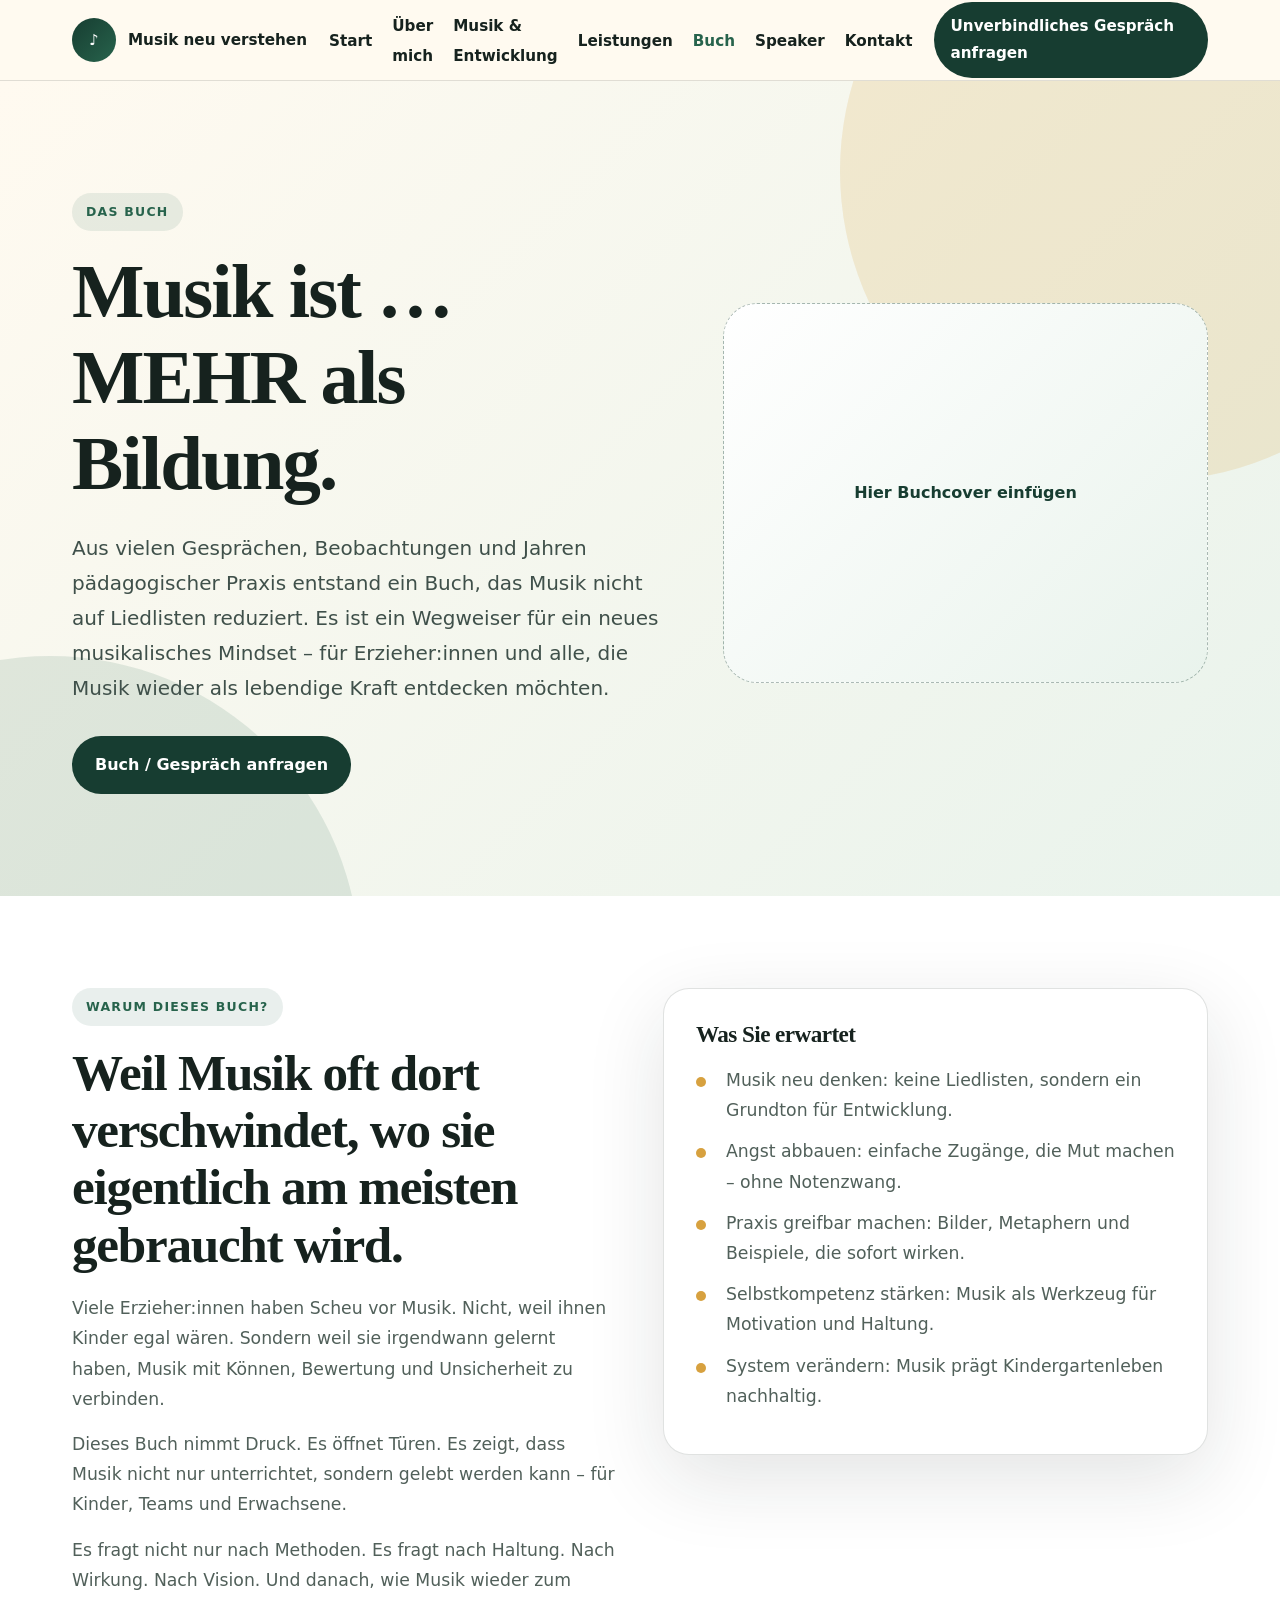
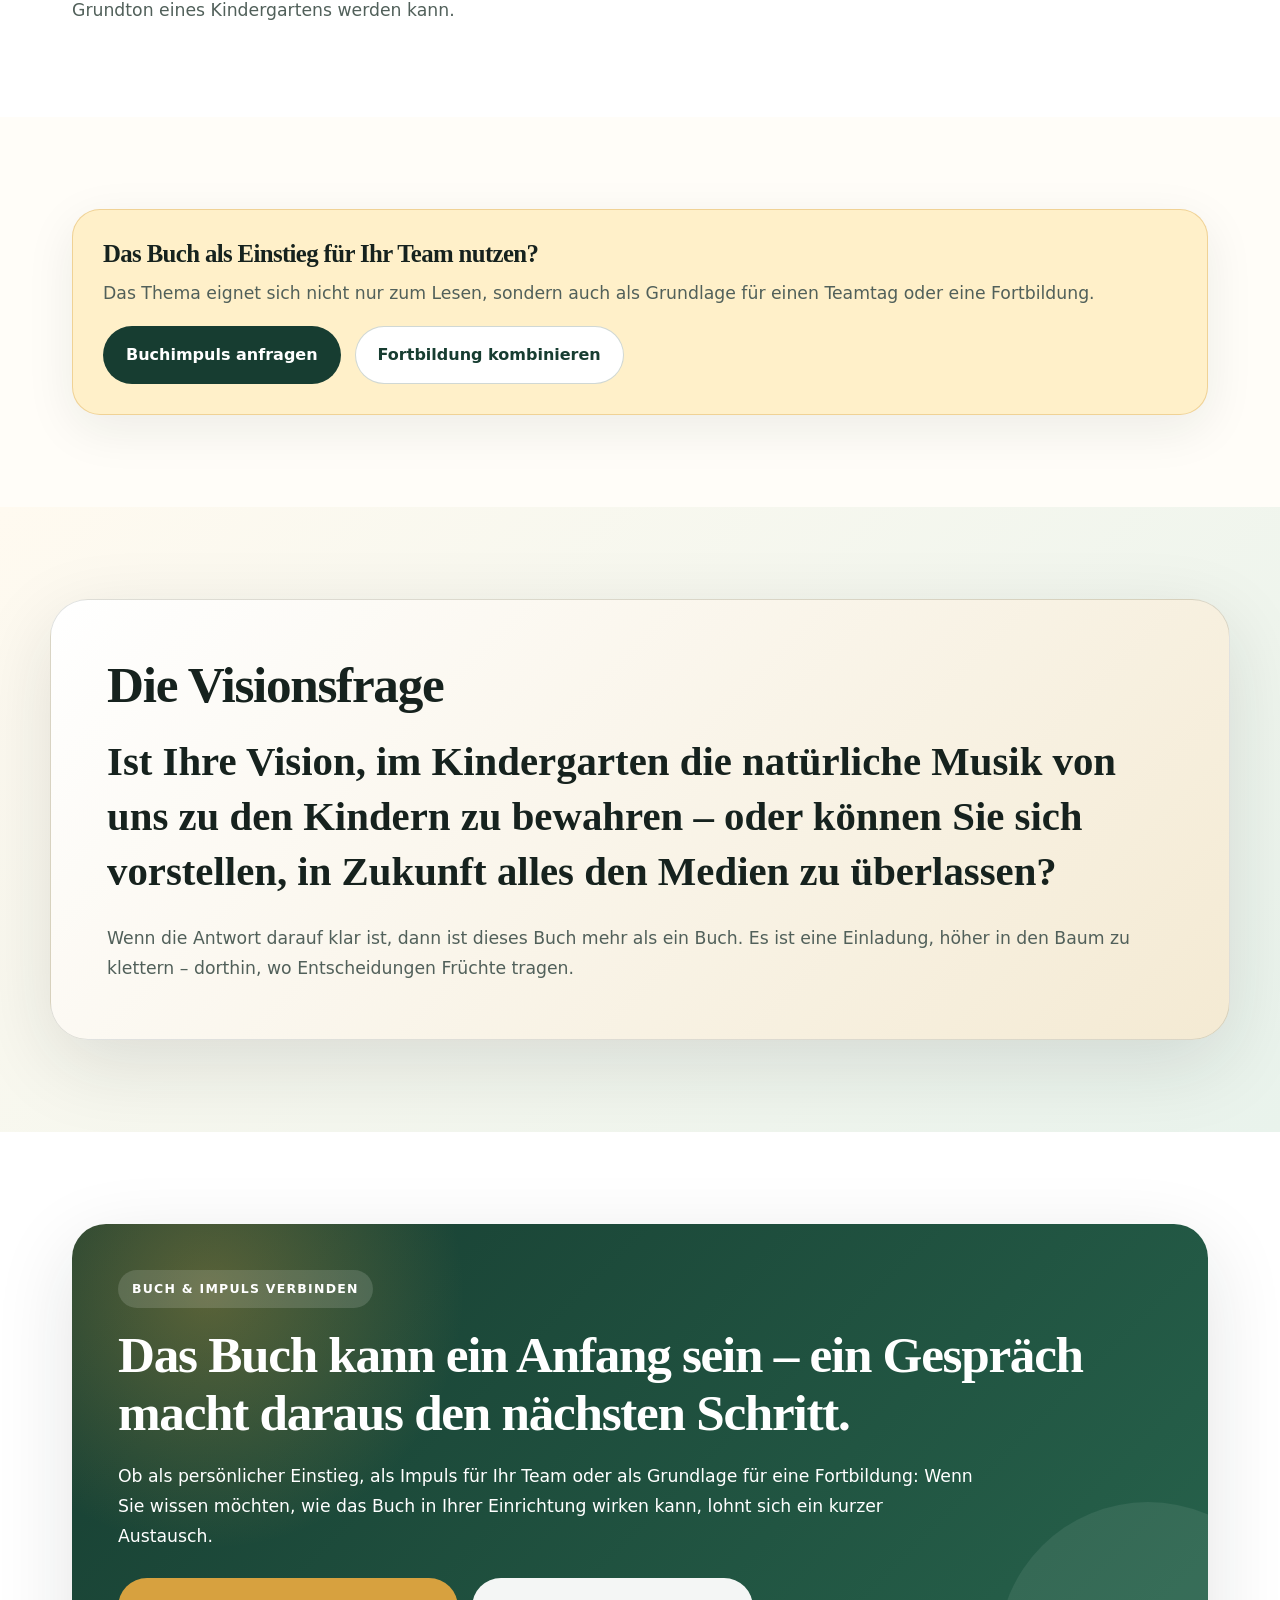
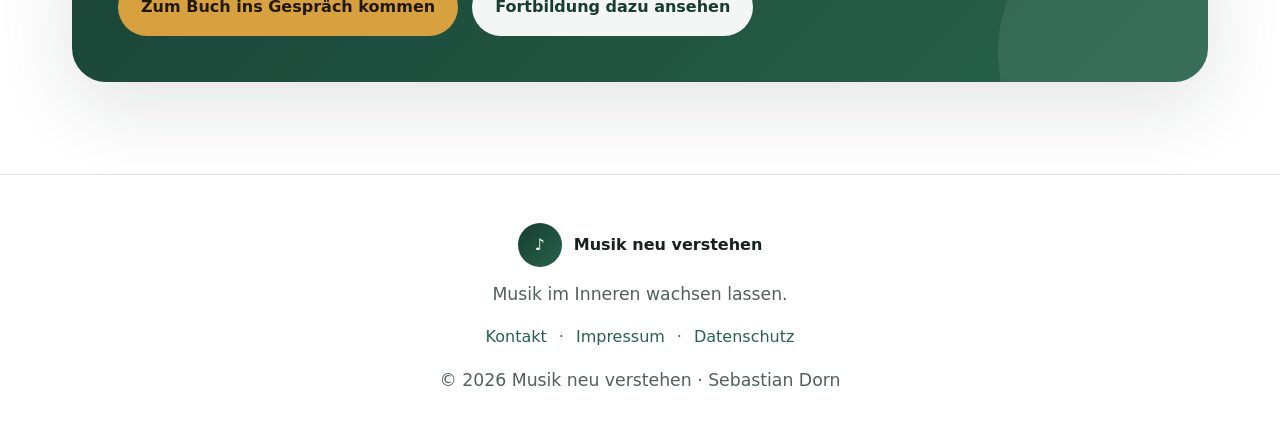
==== buch/index.html @ dd7be1ed "Add files via upload" ====
<!doctype html><html lang="de"><head><meta charset="utf-8"><meta name="viewport" content="width=device-width,initial-scale=1"><title>Musik ist MEHR als Bildung | Buch von Sebastian Dorn</title><meta name="description" content="Das Buch Musik ist MEHR als Bildung lädt Erzieher:innen und Erwachsene ein, Musik neu zu denken – als Haltung, Wirkung und Vision."><link rel="canonical" href="https://musik-neuverstehen.de/buch/"><meta property="og:type" content="website"><meta property="og:title" content="Musik ist MEHR als Bildung | Buch von Sebastian Dorn"><meta property="og:description" content="Das Buch Musik ist MEHR als Bildung lädt Erzieher:innen und Erwachsene ein, Musik neu zu denken – als Haltung, Wirkung und Vision."><meta property="og:url" content="https://musik-neuverstehen.de/buch/"><meta property="og:image" content="https://musik-neuverstehen.de/assets/images/og-image.jpg"><link rel="stylesheet" href="/css/style.css"><script type="application/ld+json">{"@context": "https://schema.org", "@type": "ProfessionalService", "name": "Musik neu verstehen", "url": "https://musik-neuverstehen.de", "founder": {"@type": "Person", "name": "Sebastian Dorn"}, "email": "info@musik-neuverstehen.de", "telephone": "0049 176 / 62287459", "areaServed": "Deutschland", "description": "Das Buch Musik ist MEHR als Bildung lädt Erzieher:innen und Erwachsene ein, Musik neu zu denken – als Haltung, Wirkung und Vision."}</script></head><body><header class="header"><div class="container nav"><a class="logo" href="/"><span class="logo-mark">♪</span><span>Musik neu verstehen</span></a><ul><li><a class="" href="/">Start</a></li><li><a class="" href="/ueber-mich/">Über mich</a></li><li><a class="" href="/musik-und-entwicklung/">Musik & Entwicklung</a></li><li><a class="" href="/leistungen/">Leistungen</a></li><li><a class="active" href="/buch/">Buch</a></li><li><a class="" href="/speaker/">Speaker</a></li><li><a class="" href="/kontakt/">Kontakt</a></li></ul><a class="nav-cta" href="/kontakt/">Unverbindliches Gespräch anfragen</a><button class="menu" aria-label="Menü öffnen">☰</button></div></header><main>
<section class="hero soft"><div class="container hero-grid"><div><span class="kicker">Das Buch</span><h1>Musik ist … MEHR als Bildung.</h1><p class="lead">Aus vielen Gesprächen, Beobachtungen und Jahren pädagogischer Praxis entstand ein Buch, das Musik nicht auf Liedlisten reduziert. Es ist ein Wegweiser für ein neues musikalisches Mindset – für Erzieher:innen und alle, die Musik wieder als lebendige Kraft entdecken möchten.</p><div class="actions"><a class="btn primary" href="/kontakt/">Buch / Gespräch anfragen</a></div></div><div class="placeholder">Hier Buchcover einfügen</div></div></section>
<section class="section white"><div class="container grid2"><div><span class="kicker">Warum dieses Buch?</span><h2>Weil Musik oft dort verschwindet, wo sie eigentlich am meisten gebraucht wird.</h2><p>Viele Erzieher:innen haben Scheu vor Musik. Nicht, weil ihnen Kinder egal wären. Sondern weil sie irgendwann gelernt haben, Musik mit Können, Bewertung und Unsicherheit zu verbinden.</p><p>Dieses Buch nimmt Druck. Es öffnet Türen. Es zeigt, dass Musik nicht nur unterrichtet, sondern gelebt werden kann – für Kinder, Teams und Erwachsene.</p><p>Es fragt nicht nur nach Methoden. Es fragt nach Haltung. Nach Wirkung. Nach Vision. Und danach, wie Musik wieder zum Grundton eines Kindergartens werden kann.</p></div><div class="card"><h3>Was Sie erwartet</h3><ul class="list"><li>Musik neu denken: keine Liedlisten, sondern ein Grundton für Entwicklung.</li><li>Angst abbauen: einfache Zugänge, die Mut machen – ohne Notenzwang.</li><li>Praxis greifbar machen: Bilder, Metaphern und Beispiele, die sofort wirken.</li><li>Selbstkompetenz stärken: Musik als Werkzeug für Motivation und Haltung.</li><li>System verändern: Musik prägt Kindergartenleben nachhaltig.</li></ul></div></div></section>
<section class="section paper"><div class="container"><div class="cta-mini"><h3>Das Buch als Einstieg für Ihr Team nutzen?</h3><p>Das Thema eignet sich nicht nur zum Lesen, sondern auch als Grundlage für einen Teamtag oder eine Fortbildung.</p><div class="actions"><a class="btn primary" href="/kontakt/">Buchimpuls anfragen</a><a class="btn secondary" href="/leistungen/">Fortbildung kombinieren</a></div></div></div></section>
<section class="section soft"><div class="container story"><h2>Die Visionsfrage</h2><p class="quote">Ist Ihre Vision, im Kindergarten die natürliche Musik von uns zu den Kindern zu bewahren – oder können Sie sich vorstellen, in Zukunft alles den Medien zu überlassen?</p><p style="margin-top:24px">Wenn die Antwort darauf klar ist, dann ist dieses Buch mehr als ein Buch. Es ist eine Einladung, höher in den Baum zu klettern – dorthin, wo Entscheidungen Früchte tragen.</p></div></section>

<section class="section white"><div class="container"><div class="cta-panel"><span class="kicker">Buch & Impuls verbinden</span><h2>Das Buch kann ein Anfang sein – ein Gespräch macht daraus den nächsten Schritt.</h2><p>Ob als persönlicher Einstieg, als Impuls für Ihr Team oder als Grundlage für eine Fortbildung: Wenn Sie wissen möchten, wie das Buch in Ihrer Einrichtung wirken kann, lohnt sich ein kurzer Austausch.</p><div class="actions"><a class="btn gold" href="/kontakt/">Zum Buch ins Gespräch kommen</a><a class="btn secondary" href="/leistungen/">Fortbildung dazu ansehen</a></div></div></div></section>
</main><footer class="footer"><div class="container"><a class="logo" href="/"><span class="logo-mark">♪</span><span>Musik neu verstehen</span></a><p style="margin-top:12px">Musik im Inneren wachsen lassen.</p><div class="footer-links"><a href="/kontakt/">Kontakt</a><span>·</span><a href="/impressum/">Impressum</a><span>·</span><a href="/datenschutz/">Datenschutz</a></div><p>© 2026 Musik neu verstehen · Sebastian Dorn</p></div></footer><script>const nav=document.querySelector('.nav'),m=document.querySelector('.menu');if(m)m.addEventListener('click',()=>nav.classList.toggle('open'));</script><a class="sticky-mobile-cta" href="/kontakt/">Unverbindliches Gespräch anfragen</a></body></html>
---- css/style.css ----
:root{--forest:#173d31;--forest2:#27634c;--leaf:#e9f3ec;--gold:#d7a13f;--gold2:#fff0c9;--cream:#fffaf0;--paper:#fffdf8;--ink:#16221e;--text:#51605a;--muted:#eef0e8;--white:#fff;--line:rgba(22,34,30,.13);--shadow:0 24px 80px rgba(22,34,30,.12);--radius:26px;--max:1180px}
*{box-sizing:border-box;margin:0;padding:0}html{scroll-behavior:smooth}body{font-family:system-ui,-apple-system,BlinkMacSystemFont,"Segoe UI",Roboto,Arial,sans-serif;background:var(--cream);color:var(--text);line-height:1.75}a{color:var(--forest2);text-decoration:none}a:hover{text-decoration:underline}img{max-width:100%;height:auto;display:block}.container{max-width:var(--max);margin:auto;padding:0 22px}.section{padding:92px 0}.white{background:var(--white)}.soft{background:linear-gradient(135deg,var(--cream),var(--leaf))}.paper{background:var(--paper)}.dark{background:radial-gradient(circle at 20% 0,rgba(215,161,63,.28),transparent 34rem),linear-gradient(135deg,#13251f,#285d49);color:#fff}.dark h1,.dark h2,.dark h3,.dark p,.dark li{color:#fff}h1,h2,h3,h4{font-family:Georgia,"Times New Roman",serif;color:var(--ink);line-height:1.12;letter-spacing:-.025em}h1{font-size:clamp(2.8rem,6vw,5.8rem);margin-bottom:24px}h2{font-size:clamp(2.05rem,4vw,3.35rem);margin-bottom:20px}h3{font-size:1.45rem;margin-bottom:10px}p,li{font-size:1.08rem}p+p{margin-top:15px}strong{color:var(--ink)}.header{position:sticky;top:0;z-index:99;background:rgba(255,250,240,.92);backdrop-filter:blur(14px);border-bottom:1px solid var(--line)}.nav{height:80px;display:flex;align-items:center;justify-content:space-between;gap:22px}.logo{display:flex;align-items:center;gap:12px;font-weight:900;color:var(--ink);white-space:nowrap}.logo-mark{width:44px;height:44px;border-radius:50%;display:grid;place-items:center;background:linear-gradient(135deg,var(--forest),var(--forest2));color:white;font-weight:900}.nav ul{list-style:none;display:flex;gap:20px;align-items:center}.nav a{font-weight:760;color:var(--ink);font-size:.95rem}.nav a.active{color:var(--forest2)}.nav-cta{background:var(--forest);color:#fff!important;border-radius:999px;padding:11px 16px}.menu{display:none;background:none;border:0;font-size:1.75rem;color:var(--ink)}.hero{position:relative;overflow:hidden;padding:112px 0 102px}.hero:before{content:"";position:absolute;right:-180px;top:-220px;width:620px;height:620px;border-radius:50%;background:rgba(215,161,63,.18)}.hero:after{content:"";position:absolute;left:-260px;bottom:-380px;width:620px;height:620px;border-radius:50%;background:rgba(39,99,76,.12)}.hero-grid{display:grid;grid-template-columns:1.1fr .9fr;gap:58px;align-items:center;position:relative;z-index:1}.kicker{display:inline-flex;margin-bottom:18px;padding:8px 14px;border-radius:999px;background:rgba(39,99,76,.10);color:var(--forest2);font-weight:900;font-size:.78rem;text-transform:uppercase;letter-spacing:.1em}.dark .kicker{background:rgba(255,255,255,.14);color:#fff}.lead{font-size:1.25rem;color:#3f504a;max-width:840px}.dark .lead{color:#fff}.actions{display:flex;flex-wrap:wrap;gap:14px;margin-top:30px}.btn{display:inline-flex;align-items:center;justify-content:center;border-radius:999px;padding:14px 22px;border:1px solid transparent;font-weight:900}.btn.primary{background:var(--forest);color:#fff}.btn.primary:hover{background:#0f2b22;text-decoration:none}.btn.secondary{background:#fff;color:var(--forest);border-color:rgba(23,61,49,.20)}.btn.gold{background:var(--gold);color:#20180b}.grid2{display:grid;grid-template-columns:1fr 1fr;gap:46px;align-items:start}.grid3{display:grid;grid-template-columns:repeat(3,1fr);gap:24px}.text{max-width:900px}.center{text-align:center;margin-left:auto;margin-right:auto}.card{background:#fff;border:1px solid var(--line);border-radius:var(--radius);padding:32px;box-shadow:var(--shadow)}.card.softcard{background:linear-gradient(135deg,#fff,var(--gold2))}.visual{min-height:460px;border-radius:38px;background:radial-gradient(circle at 50% 16%,rgba(215,161,63,.55),transparent 7rem),radial-gradient(circle at 38% 48%,rgba(39,99,76,.25),transparent 11rem),linear-gradient(160deg,#fff,var(--leaf));border:1px solid var(--line);display:grid;place-items:center;text-align:center;padding:38px;box-shadow:var(--shadow)}.visual strong{font-family:Georgia,"Times New Roman",serif;display:block;font-size:2.55rem;color:var(--ink);line-height:1.08}.visual p{max-width:360px;margin:12px auto 0}.placeholder{min-height:380px;border-radius:34px;background:linear-gradient(135deg,#fff,var(--leaf));border:1px dashed rgba(23,61,49,.35);display:grid;place-items:center;text-align:center;padding:30px;color:var(--forest);font-weight:900}.list{list-style:none;padding:0;margin-top:18px}.list li{position:relative;padding-left:30px;margin:11px 0}.list li:before{content:"";position:absolute;left:0;top:.7em;width:10px;height:10px;border-radius:50%;background:var(--gold)}.quote{font-family:Georgia,"Times New Roman",serif;font-size:clamp(1.55rem,3.2vw,2.55rem);line-height:1.35;color:var(--ink);font-weight:700}.band{padding:62px 0;background:var(--forest);color:#fff}.band p{color:#fff;text-align:center;max-width:970px;margin:auto;font-family:Georgia,"Times New Roman",serif;font-size:clamp(1.35rem,3vw,2.2rem);line-height:1.35}.story{background:linear-gradient(135deg,#fff,var(--sand,#f4ead3));border:1px solid var(--line);border-radius:38px;padding:56px;box-shadow:var(--shadow)}.steps{counter-reset:s;display:grid;gap:16px;list-style:none;margin-top:25px;padding:0}.steps li{counter-increment:s;display:grid;grid-template-columns:46px 1fr;gap:16px;background:#fff;border:1px solid var(--line);border-radius:20px;padding:20px}.steps li:before{content:counter(s);width:44px;height:44px;border-radius:50%;background:var(--forest);color:#fff;display:grid;place-items:center;font-weight:900}.split-note{border-left:4px solid var(--gold);padding-left:20px;margin-top:24px;color:var(--ink);font-weight:740}.pillrow{display:flex;gap:10px;flex-wrap:wrap;margin-top:20px}.pill{padding:8px 12px;border-radius:999px;background:var(--leaf);color:var(--forest);font-weight:800;font-size:.92rem}.faq details{border-bottom:1px solid var(--line);padding:18px 0}.faq summary{cursor:pointer;color:var(--ink);font-weight:900;font-size:1.12rem}.legal{max-width:900px}.legal h2{margin-top:34px}.legal p{margin-bottom:13px}.footer{background:#fff;border-top:1px solid var(--line);padding:48px 0;text-align:center}.footer .logo{justify-content:center}.footer-links{display:flex;justify-content:center;gap:12px;flex-wrap:wrap;margin:14px 0}@media(max-width:980px){.hero-grid,.grid2,.grid3{grid-template-columns:1fr}.menu{display:block}.nav ul{display:none;position:absolute;top:80px;left:0;right:0;background:var(--cream);padding:20px;flex-direction:column;align-items:flex-start;border-bottom:1px solid var(--line)}.nav.open ul{display:flex}.nav-cta{display:none}}@media(max-width:640px){.section{padding:62px 0}.hero{padding:78px 0}.actions{flex-direction:column}.btn{width:100%}.story{padding:30px}.logo span:last-child{white-space:normal}.visual{min-height:320px}}


/* ==========================================================
   V3 CTA-System – klare Handlungsführung ohne aggressiven Sales-Druck
   ========================================================== */
.cta-panel{position:relative;overflow:hidden;border-radius:34px;padding:46px;background:radial-gradient(circle at 12% 15%,rgba(215,161,63,.34),transparent 16rem),linear-gradient(135deg,var(--forest),var(--forest2));box-shadow:var(--shadow);color:#fff}.cta-panel h2,.cta-panel h3,.cta-panel p,.cta-panel li{color:#fff}.cta-panel .kicker{background:rgba(255,255,255,.14);color:#fff}.cta-panel p{max-width:860px}.cta-panel .actions{margin-top:26px}.cta-panel .btn.secondary{background:rgba(255,255,255,.95);color:var(--forest);border-color:transparent}.cta-panel .btn.gold{background:var(--gold);color:#21180a}.cta-panel:after{content:"";position:absolute;right:-90px;bottom:-120px;width:300px;height:300px;border-radius:50%;background:rgba(255,255,255,.08)}.cta-mini{background:var(--gold2);border:1px solid rgba(215,161,63,.38);border-radius:28px;padding:30px;box-shadow:0 14px 50px rgba(22,34,30,.08)}.cta-mini h3{font-size:1.55rem}.cta-mini .actions{margin-top:18px}.cta-choice{display:grid;grid-template-columns:repeat(3,1fr);gap:18px;margin-top:28px}.cta-choice .choice{background:#fff;border:1px solid var(--line);border-radius:22px;padding:24px;box-shadow:0 16px 50px rgba(22,34,30,.08)}.cta-choice .choice h3{font-size:1.25rem}.cta-choice .choice .btn{margin-top:14px}.sticky-mobile-cta{display:none;position:fixed;left:14px;right:14px;bottom:14px;z-index:120;background:var(--forest);color:#fff;text-align:center;border-radius:999px;padding:13px 18px;font-weight:900;box-shadow:0 16px 44px rgba(0,0,0,.25)}.sticky-mobile-cta:hover{text-decoration:none;background:var(--forest2)}.contact-highlight{background:linear-gradient(135deg,#fff,var(--gold2));border:1px solid rgba(215,161,63,.4);border-radius:26px;padding:28px;box-shadow:var(--shadow)}.btn.primary.pulse{box-shadow:0 0 0 0 rgba(39,99,76,.42);animation:pulseCta 2.7s infinite}@keyframes pulseCta{0%{box-shadow:0 0 0 0 rgba(39,99,76,.42)}70%{box-shadow:0 0 0 12px rgba(39,99,76,0)}100%{box-shadow:0 0 0 0 rgba(39,99,76,0)}}@media(max-width:920px){.cta-choice{grid-template-columns:1fr}.sticky-mobile-cta{display:block}body{padding-bottom:72px}.cta-panel{padding:32px}.nav-cta{display:inline-flex;font-size:.88rem;padding:9px 12px}.nav ul{display:none}}@media(max-width:620px){.cta-panel{border-radius:24px}.cta-mini{padding:24px}.cta-panel .actions,.cta-mini .actions{flex-direction:column}.cta-panel .btn,.cta-mini .btn{width:100%}}
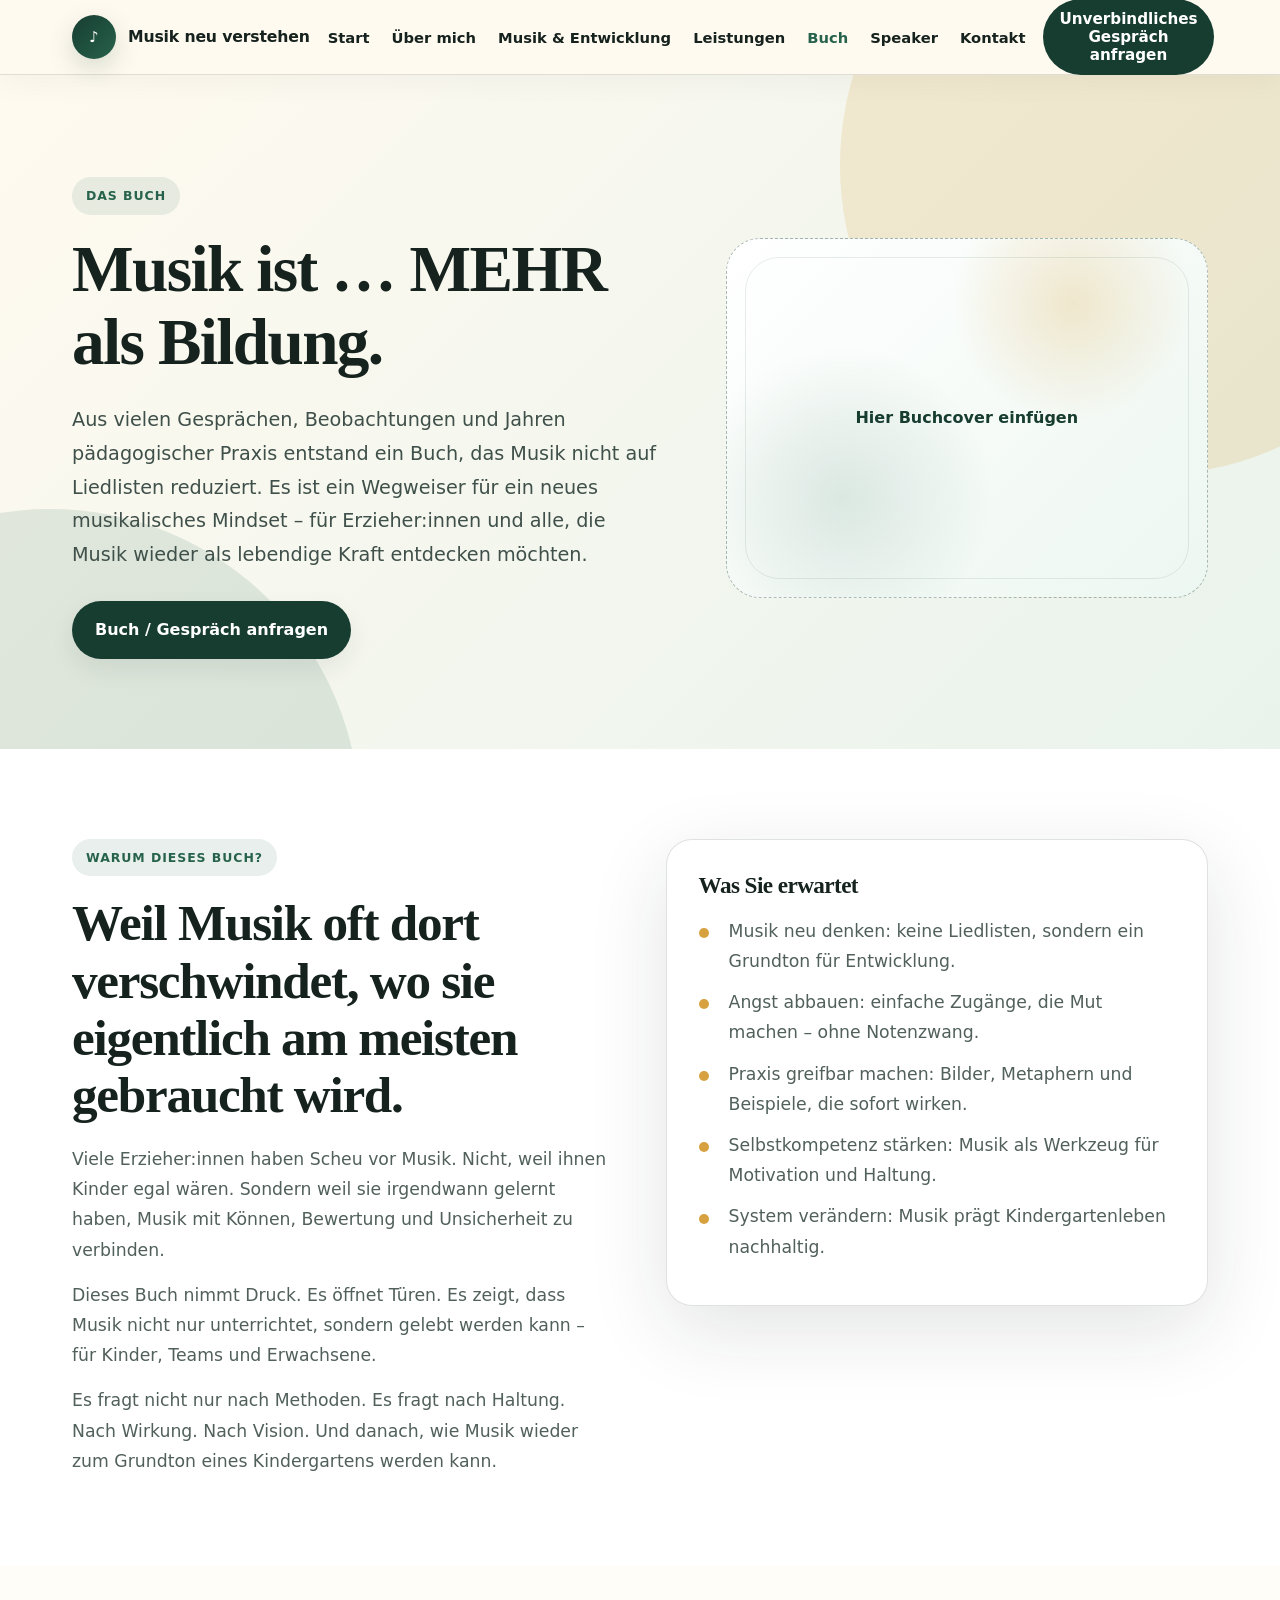
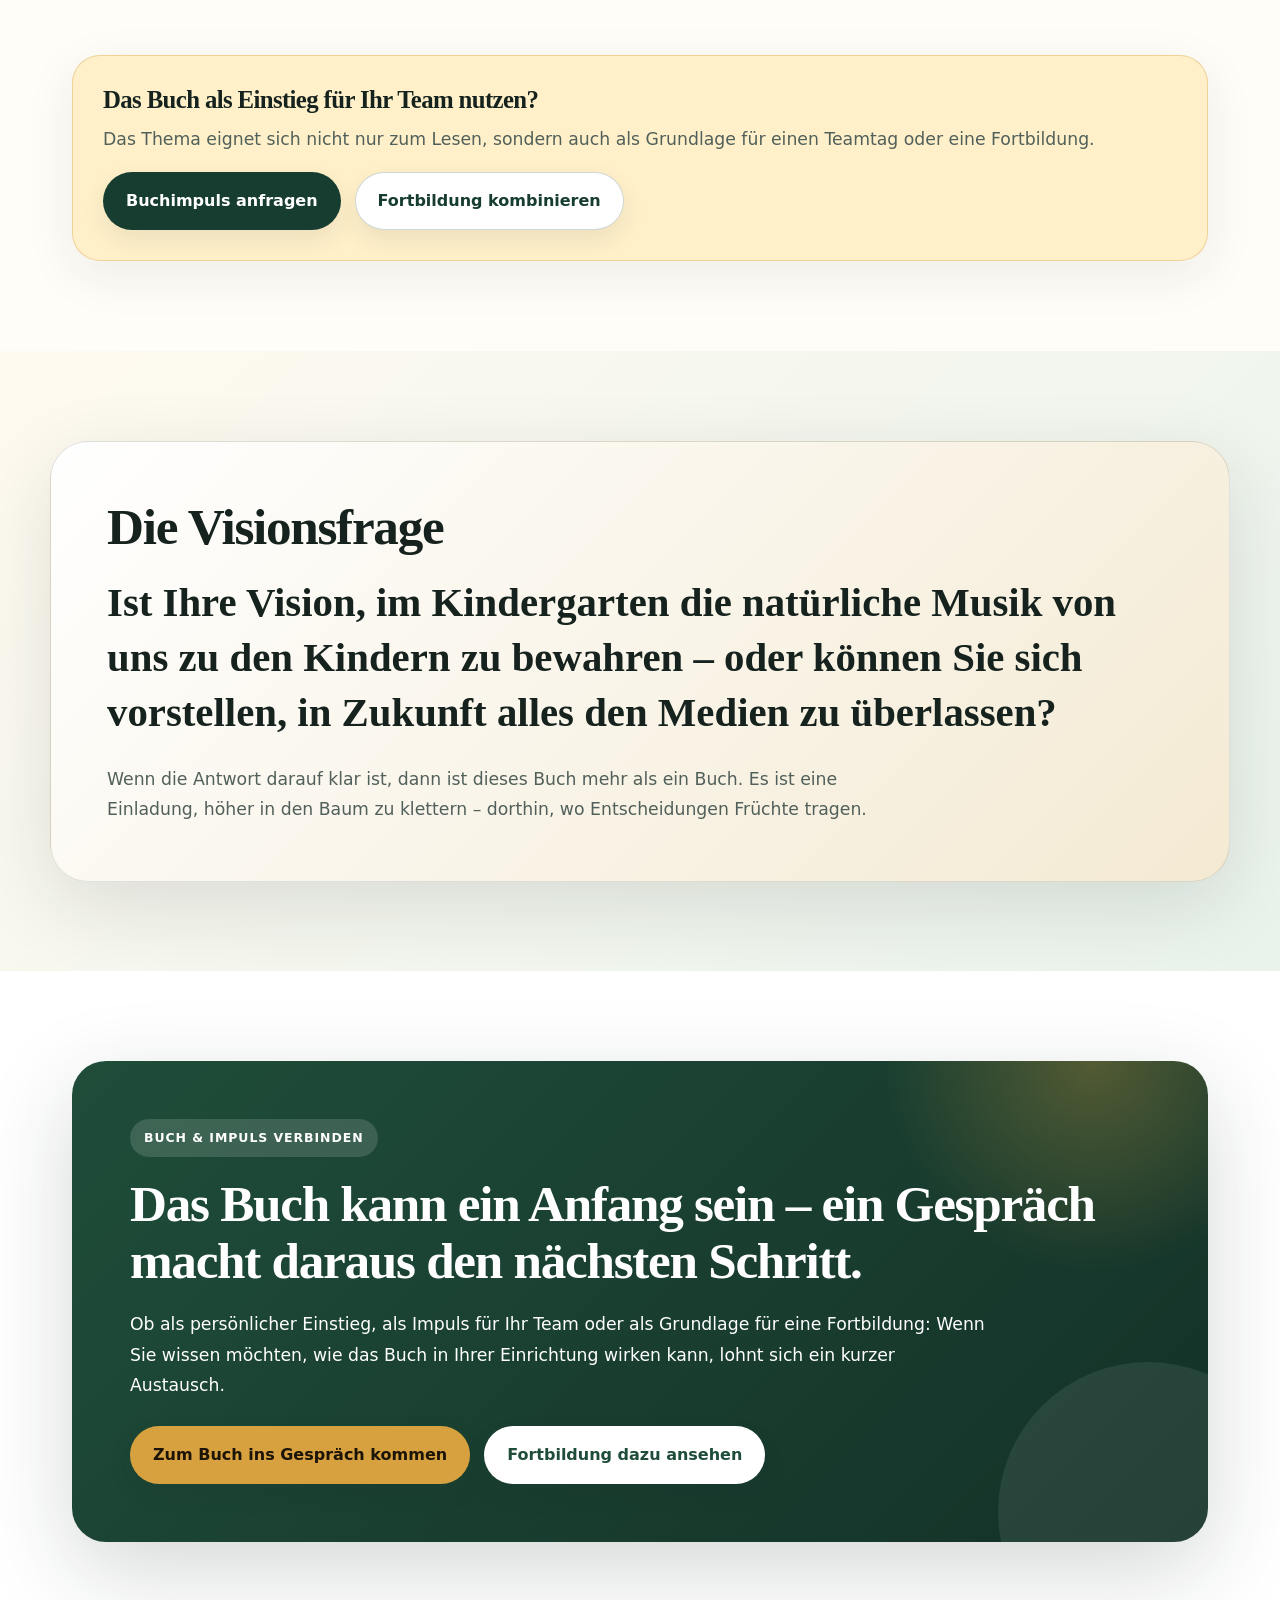
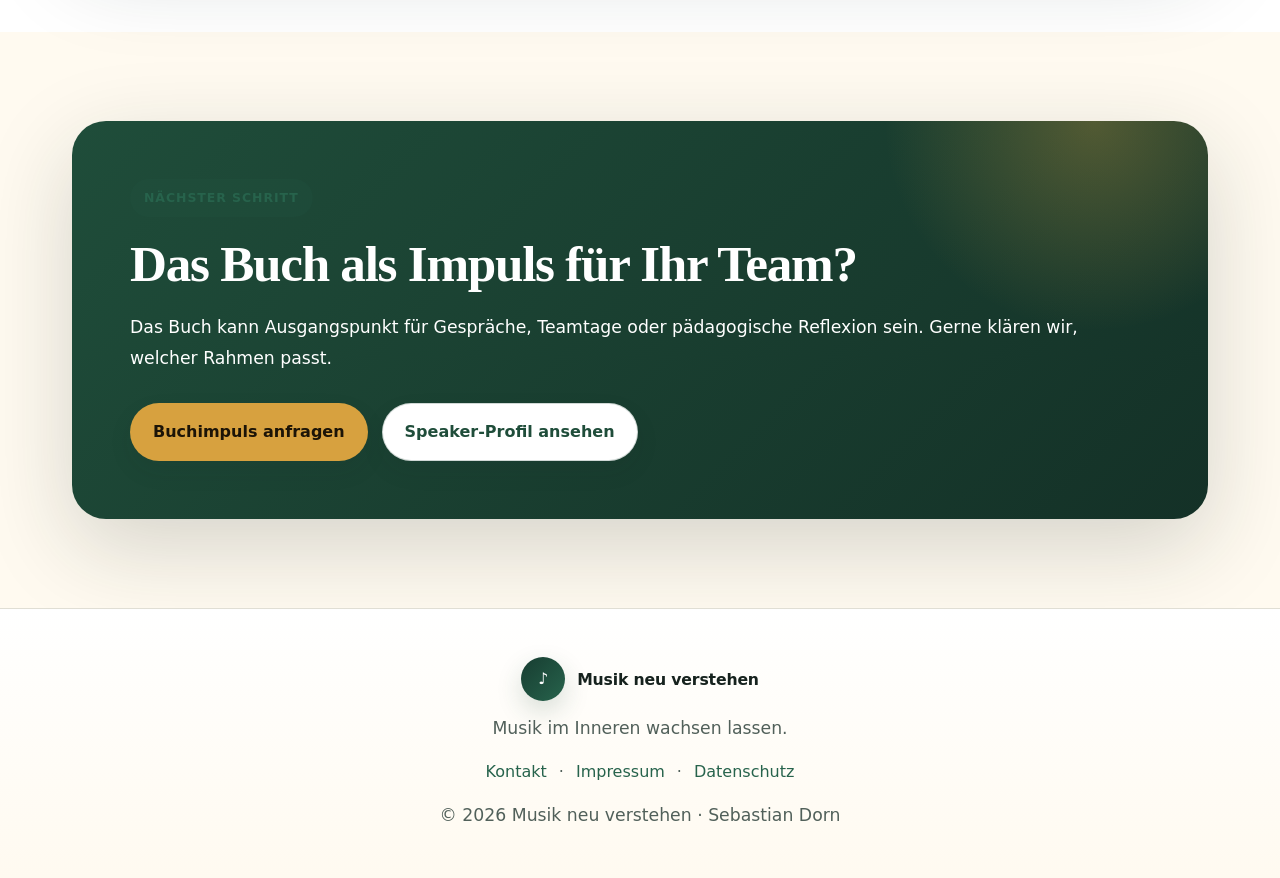
==== commit 5f740200: "fix" ====
--- a/buch/index.html
+++ b/buch/index.html
@@ -1,8 +1,32 @@
-<!doctype html><html lang="de"><head><meta charset="utf-8"><meta name="viewport" content="width=device-width,initial-scale=1"><title>Musik ist MEHR als Bildung | Buch von Sebastian Dorn</title><meta name="description" content="Das Buch Musik ist MEHR als Bildung lädt Erzieher:innen und Erwachsene ein, Musik neu zu denken – als Haltung, Wirkung und Vision."><link rel="canonical" href="https://musik-neuverstehen.de/buch/"><meta property="og:type" content="website"><meta property="og:title" content="Musik ist MEHR als Bildung | Buch von Sebastian Dorn"><meta property="og:description" content="Das Buch Musik ist MEHR als Bildung lädt Erzieher:innen und Erwachsene ein, Musik neu zu denken – als Haltung, Wirkung und Vision."><meta property="og:url" content="https://musik-neuverstehen.de/buch/"><meta property="og:image" content="https://musik-neuverstehen.de/assets/images/og-image.jpg"><link rel="stylesheet" href="/css/style.css"><script type="application/ld+json">{"@context": "https://schema.org", "@type": "ProfessionalService", "name": "Musik neu verstehen", "url": "https://musik-neuverstehen.de", "founder": {"@type": "Person", "name": "Sebastian Dorn"}, "email": "info@musik-neuverstehen.de", "telephone": "0049 176 / 62287459", "areaServed": "Deutschland", "description": "Das Buch Musik ist MEHR als Bildung lädt Erzieher:innen und Erwachsene ein, Musik neu zu denken – als Haltung, Wirkung und Vision."}</script></head><body><header class="header"><div class="container nav"><a class="logo" href="/"><span class="logo-mark">♪</span><span>Musik neu verstehen</span></a><ul><li><a class="" href="/">Start</a></li><li><a class="" href="/ueber-mich/">Über mich</a></li><li><a class="" href="/musik-und-entwicklung/">Musik & Entwicklung</a></li><li><a class="" href="/leistungen/">Leistungen</a></li><li><a class="active" href="/buch/">Buch</a></li><li><a class="" href="/speaker/">Speaker</a></li><li><a class="" href="/kontakt/">Kontakt</a></li></ul><a class="nav-cta" href="/kontakt/">Unverbindliches Gespräch anfragen</a><button class="menu" aria-label="Menü öffnen">☰</button></div></header><main>
-<section class="hero soft"><div class="container hero-grid"><div><span class="kicker">Das Buch</span><h1>Musik ist … MEHR als Bildung.</h1><p class="lead">Aus vielen Gesprächen, Beobachtungen und Jahren pädagogischer Praxis entstand ein Buch, das Musik nicht auf Liedlisten reduziert. Es ist ein Wegweiser für ein neues musikalisches Mindset – für Erzieher:innen und alle, die Musik wieder als lebendige Kraft entdecken möchten.</p><div class="actions"><a class="btn primary" href="/kontakt/">Buch / Gespräch anfragen</a></div></div><div class="placeholder">Hier Buchcover einfügen</div></div></section>
+<!doctype html><html lang="de"><head><meta charset="utf-8"><meta name="viewport" content="width=device-width,initial-scale=1"><title>Musik ist MEHR als Bildung | Buch von Sebastian Dorn</title><meta name="description" content="Das Buch Musik ist MEHR als Bildung lädt Erzieher:innen und Erwachsene ein, Musik neu zu denken – als Haltung, Wirkung und Vision."><link rel="canonical" href="https://musik-neuverstehen.de/buch/"><meta property="og:type" content="website"><meta property="og:title" content="Musik ist MEHR als Bildung | Buch von Sebastian Dorn"><meta property="og:description" content="Das Buch Musik ist MEHR als Bildung lädt Erzieher:innen und Erwachsene ein, Musik neu zu denken – als Haltung, Wirkung und Vision."><meta property="og:url" content="https://musik-neuverstehen.de/buch/"><meta property="og:image" content="../assets/images/og-image.jpg"><link rel="stylesheet" href="../css/style.css"><script type="application/ld+json">{"@context": "https://schema.org", "@type": "ProfessionalService", "name": "Musik neu verstehen", "url": "https://musik-neuverstehen.de", "founder": {"@type": "Person", "name": "Sebastian Dorn"}, "email": "info@musik-neuverstehen.de", "telephone": "0049 176 / 62287459", "areaServed": "Deutschland", "description": "Das Buch Musik ist MEHR als Bildung lädt Erzieher:innen und Erwachsene ein, Musik neu zu denken – als Haltung, Wirkung und Vision."}</script></head><body><header class="header"><div class="container nav"><a class="logo" href="../index.html"><span class="logo-mark">♪</span><span>Musik neu verstehen</span></a><ul><li><a class="" href="../index.html">Start</a></li><li><a class="" href="../ueber-mich/index.html">Über mich</a></li><li><a class="" href="../musik-und-entwicklung/index.html">Musik & Entwicklung</a></li><li><a class="" href="../leistungen/index.html">Leistungen</a></li><li><a class="active" href="../buch/index.html">Buch</a></li><li><a class="" href="../speaker/index.html">Speaker</a></li><li><a class="" href="../kontakt/index.html">Kontakt</a></li></ul><a class="nav-cta" href="../kontakt/index.html">Unverbindliches Gespräch anfragen</a><button class="menu" aria-label="Menü öffnen" aria-expanded="false" aria-expanded="false">☰</button></div></header><main>
+<section class="hero soft"><div class="container hero-grid"><div><span class="kicker">Das Buch</span><h1>Musik ist … MEHR als Bildung.</h1><p class="lead">Aus vielen Gesprächen, Beobachtungen und Jahren pädagogischer Praxis entstand ein Buch, das Musik nicht auf Liedlisten reduziert. Es ist ein Wegweiser für ein neues musikalisches Mindset – für Erzieher:innen und alle, die Musik wieder als lebendige Kraft entdecken möchten.</p><div class="actions"><a class="btn primary" href="../kontakt/index.html">Buch / Gespräch anfragen</a></div></div><div class="placeholder">Hier Buchcover einfügen</div></div></section>
 <section class="section white"><div class="container grid2"><div><span class="kicker">Warum dieses Buch?</span><h2>Weil Musik oft dort verschwindet, wo sie eigentlich am meisten gebraucht wird.</h2><p>Viele Erzieher:innen haben Scheu vor Musik. Nicht, weil ihnen Kinder egal wären. Sondern weil sie irgendwann gelernt haben, Musik mit Können, Bewertung und Unsicherheit zu verbinden.</p><p>Dieses Buch nimmt Druck. Es öffnet Türen. Es zeigt, dass Musik nicht nur unterrichtet, sondern gelebt werden kann – für Kinder, Teams und Erwachsene.</p><p>Es fragt nicht nur nach Methoden. Es fragt nach Haltung. Nach Wirkung. Nach Vision. Und danach, wie Musik wieder zum Grundton eines Kindergartens werden kann.</p></div><div class="card"><h3>Was Sie erwartet</h3><ul class="list"><li>Musik neu denken: keine Liedlisten, sondern ein Grundton für Entwicklung.</li><li>Angst abbauen: einfache Zugänge, die Mut machen – ohne Notenzwang.</li><li>Praxis greifbar machen: Bilder, Metaphern und Beispiele, die sofort wirken.</li><li>Selbstkompetenz stärken: Musik als Werkzeug für Motivation und Haltung.</li><li>System verändern: Musik prägt Kindergartenleben nachhaltig.</li></ul></div></div></section>
-<section class="section paper"><div class="container"><div class="cta-mini"><h3>Das Buch als Einstieg für Ihr Team nutzen?</h3><p>Das Thema eignet sich nicht nur zum Lesen, sondern auch als Grundlage für einen Teamtag oder eine Fortbildung.</p><div class="actions"><a class="btn primary" href="/kontakt/">Buchimpuls anfragen</a><a class="btn secondary" href="/leistungen/">Fortbildung kombinieren</a></div></div></div></section>
+<section class="section paper"><div class="container"><div class="cta-mini"><h3>Das Buch als Einstieg für Ihr Team nutzen?</h3><p>Das Thema eignet sich nicht nur zum Lesen, sondern auch als Grundlage für einen Teamtag oder eine Fortbildung.</p><div class="actions"><a class="btn primary" href="../kontakt/index.html">Buchimpuls anfragen</a><a class="btn secondary" href="../leistungen/index.html">Fortbildung kombinieren</a></div></div></div></section>
 <section class="section soft"><div class="container story"><h2>Die Visionsfrage</h2><p class="quote">Ist Ihre Vision, im Kindergarten die natürliche Musik von uns zu den Kindern zu bewahren – oder können Sie sich vorstellen, in Zukunft alles den Medien zu überlassen?</p><p style="margin-top:24px">Wenn die Antwort darauf klar ist, dann ist dieses Buch mehr als ein Buch. Es ist eine Einladung, höher in den Baum zu klettern – dorthin, wo Entscheidungen Früchte tragen.</p></div></section>
 
-<section class="section white"><div class="container"><div class="cta-panel"><span class="kicker">Buch & Impuls verbinden</span><h2>Das Buch kann ein Anfang sein – ein Gespräch macht daraus den nächsten Schritt.</h2><p>Ob als persönlicher Einstieg, als Impuls für Ihr Team oder als Grundlage für eine Fortbildung: Wenn Sie wissen möchten, wie das Buch in Ihrer Einrichtung wirken kann, lohnt sich ein kurzer Austausch.</p><div class="actions"><a class="btn gold" href="/kontakt/">Zum Buch ins Gespräch kommen</a><a class="btn secondary" href="/leistungen/">Fortbildung dazu ansehen</a></div></div></div></section>
-</main><footer class="footer"><div class="container"><a class="logo" href="/"><span class="logo-mark">♪</span><span>Musik neu verstehen</span></a><p style="margin-top:12px">Musik im Inneren wachsen lassen.</p><div class="footer-links"><a href="/kontakt/">Kontakt</a><span>·</span><a href="/impressum/">Impressum</a><span>·</span><a href="/datenschutz/">Datenschutz</a></div><p>© 2026 Musik neu verstehen · Sebastian Dorn</p></div></footer><script>const nav=document.querySelector('.nav'),m=document.querySelector('.menu');if(m)m.addEventListener('click',()=>nav.classList.toggle('open'));</script><a class="sticky-mobile-cta" href="/kontakt/">Unverbindliches Gespräch anfragen</a></body></html>+<section class="section white"><div class="container"><div class="cta-panel"><span class="kicker">Buch & Impuls verbinden</span><h2>Das Buch kann ein Anfang sein – ein Gespräch macht daraus den nächsten Schritt.</h2><p>Ob als persönlicher Einstieg, als Impuls für Ihr Team oder als Grundlage für eine Fortbildung: Wenn Sie wissen möchten, wie das Buch in Ihrer Einrichtung wirken kann, lohnt sich ein kurzer Austausch.</p><div class="actions"><a class="btn gold" href="../kontakt/index.html">Zum Buch ins Gespräch kommen</a><a class="btn secondary" href="../leistungen/index.html">Fortbildung dazu ansehen</a></div></div></div></section>
+
+<section class="section">
+  <div class="container">
+    <div class="final-cta">
+      <span class="kicker">Nächster Schritt</span>
+      <h2>Das Buch als Impuls für Ihr Team?</h2>
+      <p>Das Buch kann Ausgangspunkt für Gespräche, Teamtage oder pädagogische Reflexion sein. Gerne klären wir, welcher Rahmen passt.</p>
+      <div class="actions">
+        <a class="btn gold" href="../kontakt/index.html">Buchimpuls anfragen</a>
+        <a class="btn secondary" href="../speaker/index.html">Speaker-Profil ansehen</a>
+      </div>
+    </div>
+  </div>
+</section>
+
+</main><footer class="footer"><div class="container"><a class="logo" href="../index.html"><span class="logo-mark">♪</span><span>Musik neu verstehen</span></a><p style="margin-top:12px">Musik im Inneren wachsen lassen.</p><div class="footer-links"><a href="../kontakt/index.html">Kontakt</a><span>·</span><a href="../impressum/index.html">Impressum</a><span>·</span><a href="../datenschutz/index.html">Datenschutz</a></div><p>© 2026 Musik neu verstehen · Sebastian Dorn</p></div></footer><script>
+  const nav = document.querySelector('.nav');
+  const menu = document.querySelector('.menu, .nav-toggle');
+  if (menu && nav) {
+    menu.addEventListener('click', () => {
+      nav.classList.toggle('open');
+      menu.setAttribute('aria-expanded', nav.classList.contains('open') ? 'true' : 'false');
+    });
+  }
+</script><a class="sticky-mobile-cta" href="../kontakt/index.html">Gespräch anfragen</a></body></html>
--- a/css/style.css
+++ b/css/style.css
@@ -7,3 +7,503 @@
    V3 CTA-System – klare Handlungsführung ohne aggressiven Sales-Druck
    ========================================================== */
 .cta-panel{position:relative;overflow:hidden;border-radius:34px;padding:46px;background:radial-gradient(circle at 12% 15%,rgba(215,161,63,.34),transparent 16rem),linear-gradient(135deg,var(--forest),var(--forest2));box-shadow:var(--shadow);color:#fff}.cta-panel h2,.cta-panel h3,.cta-panel p,.cta-panel li{color:#fff}.cta-panel .kicker{background:rgba(255,255,255,.14);color:#fff}.cta-panel p{max-width:860px}.cta-panel .actions{margin-top:26px}.cta-panel .btn.secondary{background:rgba(255,255,255,.95);color:var(--forest);border-color:transparent}.cta-panel .btn.gold{background:var(--gold);color:#21180a}.cta-panel:after{content:"";position:absolute;right:-90px;bottom:-120px;width:300px;height:300px;border-radius:50%;background:rgba(255,255,255,.08)}.cta-mini{background:var(--gold2);border:1px solid rgba(215,161,63,.38);border-radius:28px;padding:30px;box-shadow:0 14px 50px rgba(22,34,30,.08)}.cta-mini h3{font-size:1.55rem}.cta-mini .actions{margin-top:18px}.cta-choice{display:grid;grid-template-columns:repeat(3,1fr);gap:18px;margin-top:28px}.cta-choice .choice{background:#fff;border:1px solid var(--line);border-radius:22px;padding:24px;box-shadow:0 16px 50px rgba(22,34,30,.08)}.cta-choice .choice h3{font-size:1.25rem}.cta-choice .choice .btn{margin-top:14px}.sticky-mobile-cta{display:none;position:fixed;left:14px;right:14px;bottom:14px;z-index:120;background:var(--forest);color:#fff;text-align:center;border-radius:999px;padding:13px 18px;font-weight:900;box-shadow:0 16px 44px rgba(0,0,0,.25)}.sticky-mobile-cta:hover{text-decoration:none;background:var(--forest2)}.contact-highlight{background:linear-gradient(135deg,#fff,var(--gold2));border:1px solid rgba(215,161,63,.4);border-radius:26px;padding:28px;box-shadow:var(--shadow)}.btn.primary.pulse{box-shadow:0 0 0 0 rgba(39,99,76,.42);animation:pulseCta 2.7s infinite}@keyframes pulseCta{0%{box-shadow:0 0 0 0 rgba(39,99,76,.42)}70%{box-shadow:0 0 0 12px rgba(39,99,76,0)}100%{box-shadow:0 0 0 0 rgba(39,99,76,0)}}@media(max-width:920px){.cta-choice{grid-template-columns:1fr}.sticky-mobile-cta{display:block}body{padding-bottom:72px}.cta-panel{padding:32px}.nav-cta{display:inline-flex;font-size:.88rem;padding:9px 12px}.nav ul{display:none}}@media(max-width:620px){.cta-panel{border-radius:24px}.cta-mini{padding:24px}.cta-panel .actions,.cta-mini .actions{flex-direction:column}.cta-panel .btn,.cta-mini .btn{width:100%}}
+
+
+/* ==========================================================
+   V5 FIX: Mobile Navigation
+   Mobil nur Logo + Burger anzeigen. Navigation/CTA erst im geöffneten Menü.
+   ========================================================== */
+
+@media (max-width: 920px) {
+  .nav {
+    height: 72px;
+    min-height: 72px;
+    position: relative;
+  }
+
+  .logo,
+  .nav-logo {
+    display: inline-flex;
+    align-items: center;
+    max-width: calc(100% - 64px);
+    overflow: hidden;
+    text-decoration: none;
+  }
+
+  .logo span:last-child,
+  .logo-text {
+    white-space: nowrap;
+    overflow: hidden;
+    text-overflow: ellipsis;
+  }
+
+  .menu,
+  .nav-toggle {
+    display: inline-flex !important;
+    align-items: center;
+    justify-content: center;
+    width: 46px;
+    height: 46px;
+    border: 1px solid var(--border, rgba(24,37,33,.14));
+    border-radius: 999px;
+    background: var(--white, #fff);
+    color: var(--ink, #182521);
+    font-size: 1.35rem;
+    cursor: pointer;
+    flex: 0 0 auto;
+  }
+
+  .nav-cta,
+  .nav-button,
+  .nav-cta-alt {
+    display: none !important;
+  }
+
+  .nav ul,
+  .nav-list {
+    display: none !important;
+    position: absolute;
+    top: 72px;
+    left: 16px;
+    right: 16px;
+    z-index: 1000;
+    flex-direction: column;
+    gap: 0;
+    padding: 14px;
+    list-style: none;
+    background: var(--white, #fff);
+    border: 1px solid var(--border, rgba(24,37,33,.14));
+    border-radius: 20px;
+    box-shadow: var(--shadow, 0 22px 70px rgba(24,37,33,.10));
+  }
+
+  .nav.open ul,
+  .nav.open .nav-list {
+    display: flex !important;
+  }
+
+  .nav ul li,
+  .nav-list li {
+    width: 100%;
+  }
+
+  .nav ul a,
+  .nav-list a {
+    display: block;
+    width: 100%;
+    padding: 12px 14px;
+    border-radius: 12px;
+    color: var(--ink, #182521);
+    font-weight: 750;
+    text-decoration: none;
+  }
+
+  .nav ul a:hover,
+  .nav-list a:hover,
+  .nav ul a.active,
+  .nav-list a[aria-current="page"] {
+    background: var(--mint, #edf7f1);
+    color: var(--green, #1f4d3a);
+  }
+}
+
+/* Optional: Auf sehr kleinen Screens Logo kompakter halten */
+@media (max-width: 420px) {
+  .logo span:last-child,
+  .logo-text {
+    max-width: 210px;
+  }
+}
+
+
+/* ==========================================================
+   V6 FINAL POLISH
+   Finale Version: harmonischere Hero-Bereiche, bessere CTAs,
+   saubere Desktop-/Mobile-Navigation, stärkere Bildflächen.
+   ========================================================== */
+
+/* Grundrhythmus */
+body {
+  -webkit-font-smoothing: antialiased;
+  text-rendering: optimizeLegibility;
+}
+
+main {
+  overflow: hidden;
+}
+
+.container {
+  width: min(100%, var(--max, 1180px));
+}
+
+/* Desktop Navigation final */
+.header {
+  box-shadow: 0 8px 30px rgba(24,37,33,.04);
+}
+
+.nav {
+  height: 74px;
+  min-height: 74px;
+  gap: 14px;
+}
+
+.logo,
+.nav-logo {
+  flex: 0 0 auto;
+}
+
+.logo span:last-child,
+.logo-text {
+  font-size: .98rem;
+  letter-spacing: -.01em;
+}
+
+.logo-mark {
+  flex: 0 0 auto;
+  box-shadow: 0 10px 26px rgba(31,77,58,.18);
+}
+
+.nav ul,
+.nav-list {
+  align-items: center;
+  gap: 14px;
+}
+
+.nav ul a,
+.nav-list a {
+  font-size: .92rem;
+  line-height: 1.25;
+  white-space: nowrap;
+  padding: 8px 4px;
+}
+
+.nav-cta,
+.nav-button {
+  white-space: normal;
+  line-height: 1.2;
+  max-width: 245px;
+  text-align: center;
+}
+
+/* Hero final */
+.hero {
+  padding: clamp(64px, 8vw, 108px) 0 clamp(58px, 7vw, 96px);
+}
+
+.hero-grid {
+  gap: clamp(32px, 5vw, 64px);
+}
+
+.hero h1 {
+  font-size: clamp(2.45rem, 5.1vw, 4.45rem);
+  max-width: 820px;
+}
+
+.hero .lead,
+.lead {
+  font-size: clamp(1.08rem, 1.5vw, 1.25rem);
+  max-width: 760px;
+}
+
+.kicker,
+.hero-kicker,
+.eyebrow {
+  letter-spacing: .075em;
+}
+
+/* Über-mich-Headline braucht mehr Kontrolle */
+body .hero-grid h1 {
+  word-break: normal;
+  overflow-wrap: normal;
+}
+
+/* Content polish */
+.section {
+  padding: clamp(58px, 7vw, 92px) 0;
+}
+
+.text,
+.text-block {
+  max-width: 860px;
+}
+
+.grid2 {
+  gap: clamp(28px, 4vw, 52px);
+}
+
+.grid3 {
+  gap: 26px;
+}
+
+.card {
+  transition: transform .2s ease, box-shadow .2s ease;
+}
+
+.card:hover {
+  transform: translateY(-2px);
+  box-shadow: 0 28px 80px rgba(24,37,33,.12);
+}
+
+/* Bildflächen / Platzhalter hochwertiger */
+.placeholder,
+.visual {
+  position: relative;
+  overflow: hidden;
+}
+
+.placeholder::before,
+.visual::before {
+  content: "";
+  position: absolute;
+  inset: 18px;
+  border-radius: inherit;
+  border: 1px solid rgba(31,77,58,.10);
+  pointer-events: none;
+}
+
+.placeholder {
+  min-height: 360px;
+  background:
+    radial-gradient(circle at 72% 18%, rgba(217,164,65,.24), transparent 120px),
+    radial-gradient(circle at 24% 72%, rgba(47,111,85,.14), transparent 150px),
+    linear-gradient(135deg,#ffffff,var(--mint,#edf7f1));
+}
+
+.visual {
+  min-height: clamp(320px, 36vw, 440px);
+}
+
+/* CTA Blocks */
+.cta-panel,
+.final-cta {
+  position: relative;
+  overflow: hidden;
+  border-radius: 34px;
+  padding: clamp(32px, 5vw, 58px);
+  background:
+    radial-gradient(circle at 90% 0%, rgba(217,164,65,.30), transparent 210px),
+    linear-gradient(135deg, var(--green,#1f4d3a), #143127);
+  color: #fff;
+  box-shadow: 0 28px 90px rgba(24,37,33,.18);
+}
+
+.cta-panel h2,
+.cta-panel h3,
+.cta-panel p,
+.final-cta h2,
+.final-cta h3,
+.final-cta p {
+  color: #fff;
+}
+
+.cta-panel .btn.secondary,
+.final-cta .btn.secondary {
+  background: #fff;
+  color: var(--green,#1f4d3a);
+}
+
+.cta-panel .btn.gold,
+.final-cta .btn.gold {
+  background: var(--gold,#d9a441);
+  color: #1c1407;
+}
+
+.actions {
+  align-items: center;
+}
+
+.btn {
+  min-height: 48px;
+  box-shadow: 0 10px 24px rgba(24,37,33,.08);
+}
+
+.btn:hover {
+  transform: translateY(-1px);
+  text-decoration: none;
+}
+
+/* Textlesbarkeit */
+.story p,
+.card p,
+.text p,
+.text-block p {
+  max-width: 75ch;
+}
+
+.quote {
+  max-width: 980px;
+  margin: 0 auto;
+}
+
+/* Footer */
+.footer {
+  background: linear-gradient(180deg, #fff, var(--cream,#fffaf0));
+}
+
+/* Desktop responsiveness */
+@media (max-width: 1120px) {
+  .nav ul,
+  .nav-list {
+    gap: 10px;
+  }
+
+  .nav ul a,
+  .nav-list a {
+    font-size: .86rem;
+  }
+
+  .nav-cta,
+  .nav-button {
+    max-width: 190px;
+    font-size: .86rem;
+    padding: 10px 14px;
+  }
+}
+
+/* Tablet/Mobile nav: nur Logo + Burger sichtbar */
+@media (max-width: 920px) {
+  .header {
+    position: sticky;
+  }
+
+  .nav {
+    height: 72px !important;
+    min-height: 72px !important;
+  }
+
+  .logo,
+  .nav-logo {
+    max-width: calc(100% - 64px);
+  }
+
+  .logo span:last-child,
+  .logo-text {
+    max-width: 250px;
+    white-space: nowrap;
+    overflow: hidden;
+    text-overflow: ellipsis;
+  }
+
+  .nav-cta,
+  .nav-button,
+  .nav-cta-alt {
+    display: none !important;
+  }
+
+  .menu,
+  .nav-toggle {
+    display: inline-flex !important;
+    align-items: center;
+    justify-content: center;
+    width: 46px;
+    height: 46px;
+    border: 1px solid var(--border, rgba(24,37,33,.14));
+    border-radius: 999px;
+    background: var(--white, #fff);
+    color: var(--ink, #182521);
+    font-size: 1.35rem;
+    cursor: pointer;
+    flex: 0 0 auto;
+  }
+
+  .nav ul,
+  .nav-list {
+    display: none !important;
+    position: absolute;
+    top: 72px;
+    left: 16px;
+    right: 16px;
+    z-index: 1000;
+    flex-direction: column;
+    gap: 0;
+    padding: 14px;
+    list-style: none;
+    background: var(--white, #fff);
+    border: 1px solid var(--border, rgba(24,37,33,.14));
+    border-radius: 20px;
+    box-shadow: var(--shadow, 0 22px 70px rgba(24,37,33,.10));
+  }
+
+  .nav.open ul,
+  .nav.open .nav-list {
+    display: flex !important;
+  }
+
+  .nav ul li,
+  .nav-list li {
+    width: 100%;
+  }
+
+  .nav ul a,
+  .nav-list a {
+    display: block;
+    width: 100%;
+    padding: 12px 14px;
+    border-radius: 12px;
+    color: var(--ink, #182521);
+    font-size: 1rem;
+    font-weight: 750;
+    text-decoration: none;
+  }
+
+  .nav ul a:hover,
+  .nav-list a:hover,
+  .nav ul a.active,
+  .nav-list a[aria-current="page"] {
+    background: var(--mint, #edf7f1);
+    color: var(--green, #1f4d3a);
+  }
+
+  .hero h1 {
+    font-size: clamp(2.25rem, 8.5vw, 3.65rem);
+  }
+
+  .hero-grid,
+  .grid2,
+  .grid3 {
+    grid-template-columns: 1fr !important;
+  }
+
+  .visual,
+  .placeholder {
+    min-height: 280px;
+  }
+}
+
+@media (max-width: 560px) {
+  .logo span:last-child,
+  .logo-text {
+    max-width: 190px;
+    font-size: .92rem;
+  }
+
+  .logo-mark {
+    width: 38px;
+    height: 38px;
+  }
+
+  .hero h1 {
+    font-size: clamp(2.05rem, 10vw, 3rem);
+  }
+
+  h2 {
+    font-size: clamp(1.75rem, 8vw, 2.5rem);
+  }
+
+  .actions {
+    flex-direction: column;
+    align-items: stretch;
+  }
+
+  .btn {
+    width: 100%;
+  }
+
+  .card,
+  .story,
+  .cta-panel,
+  .final-cta {
+    border-radius: 22px;
+    padding: 24px;
+  }
+}
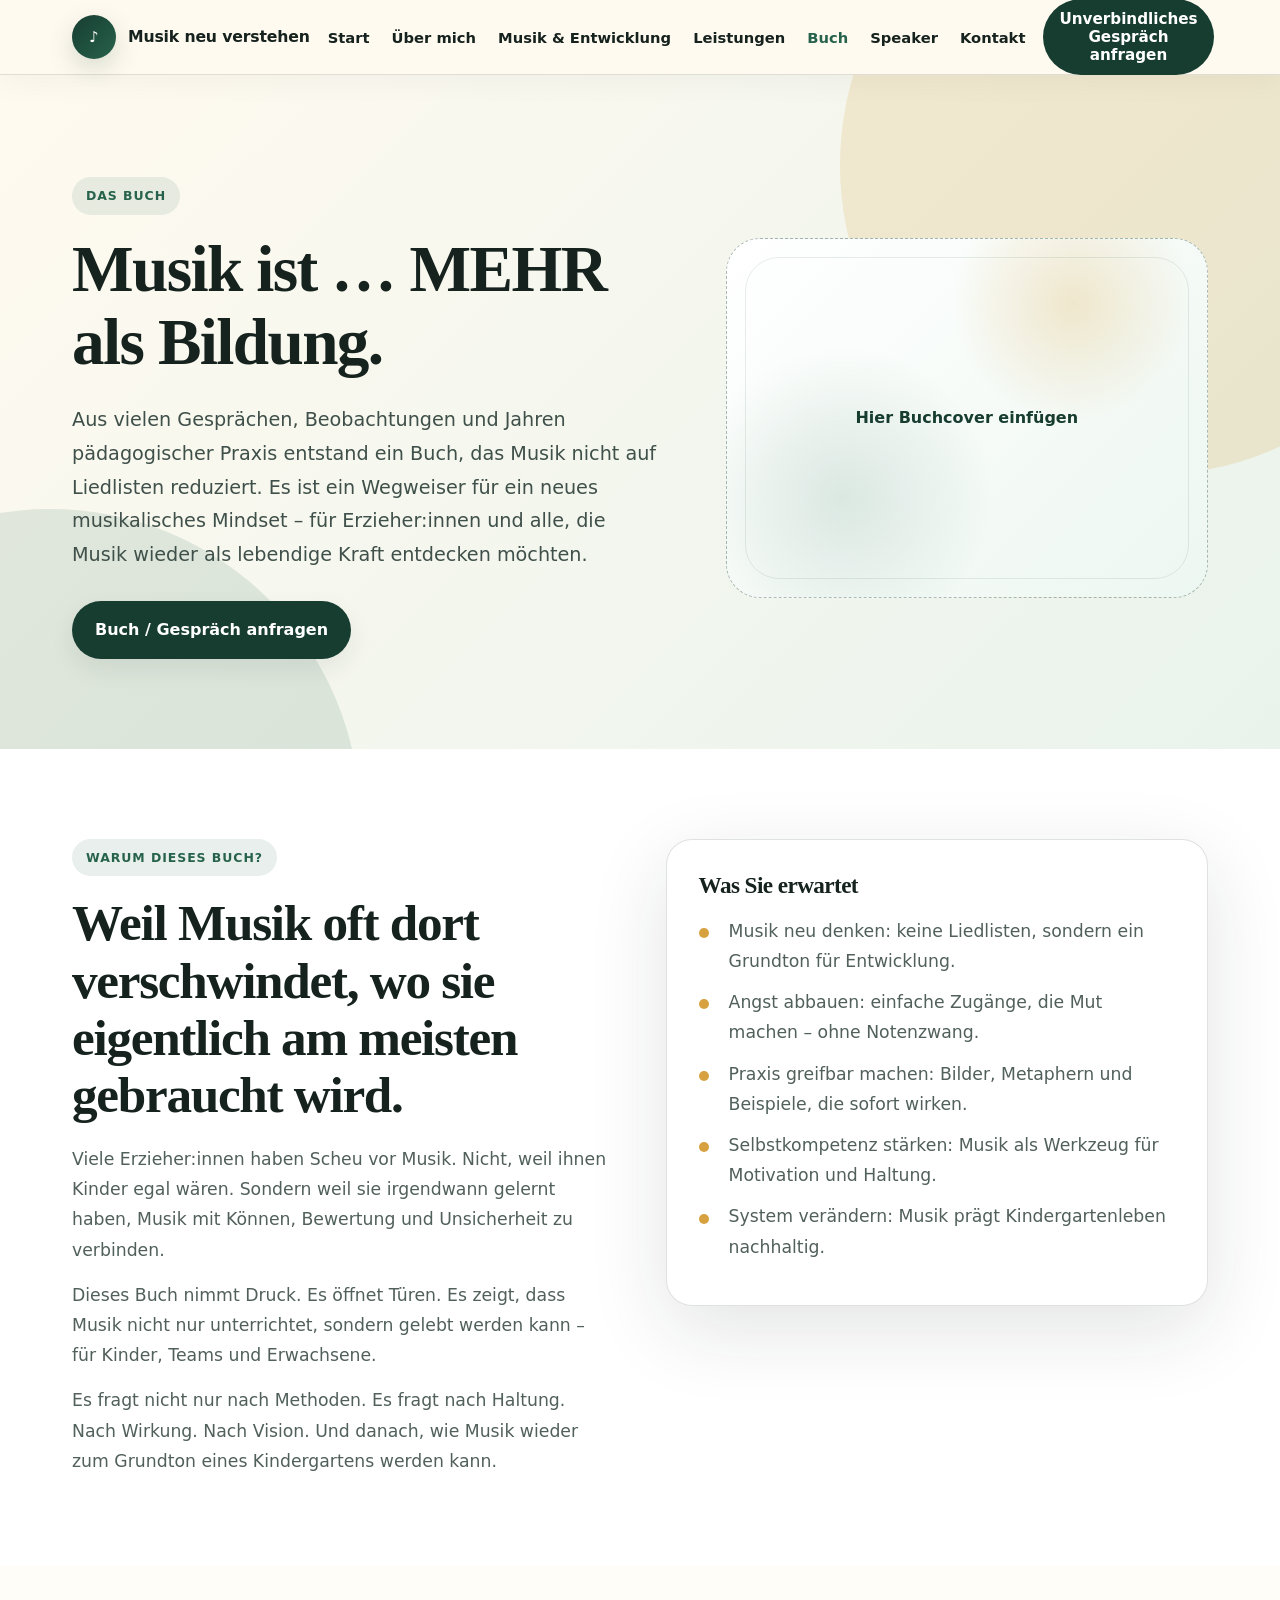
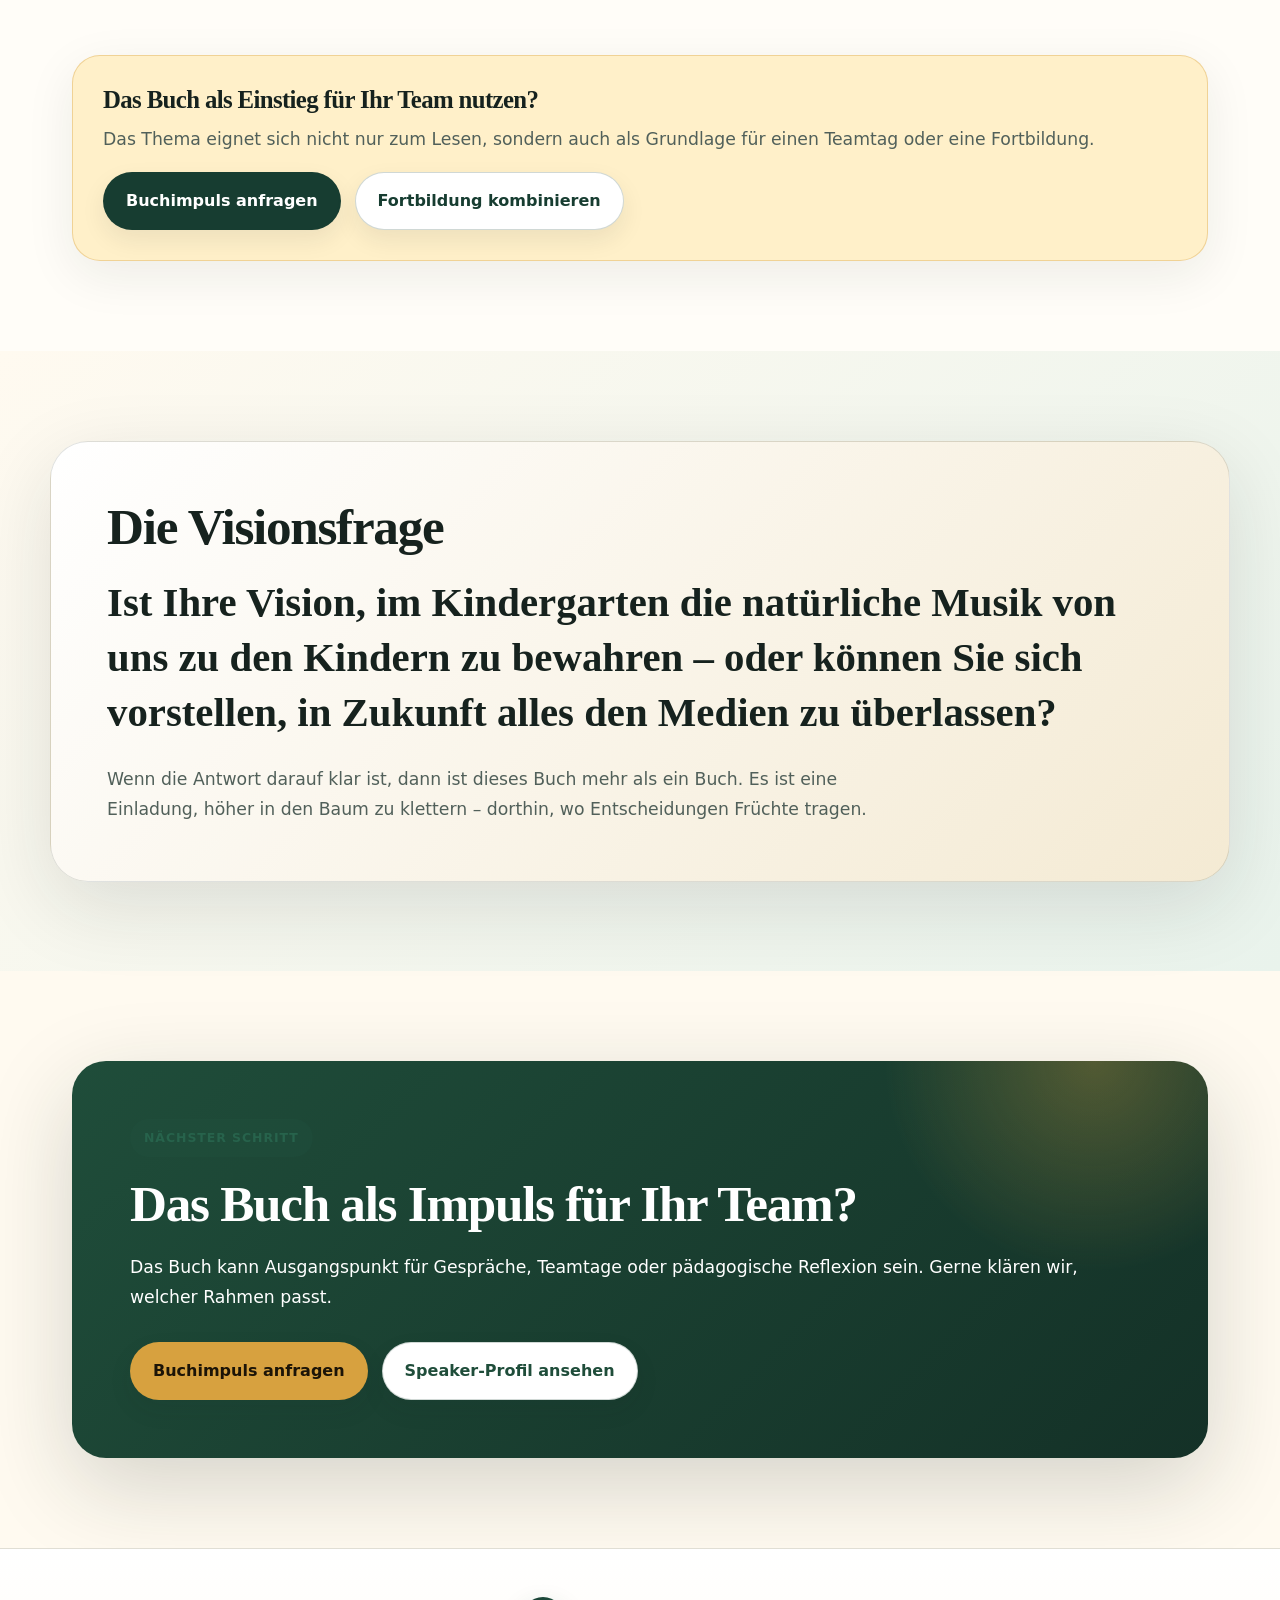
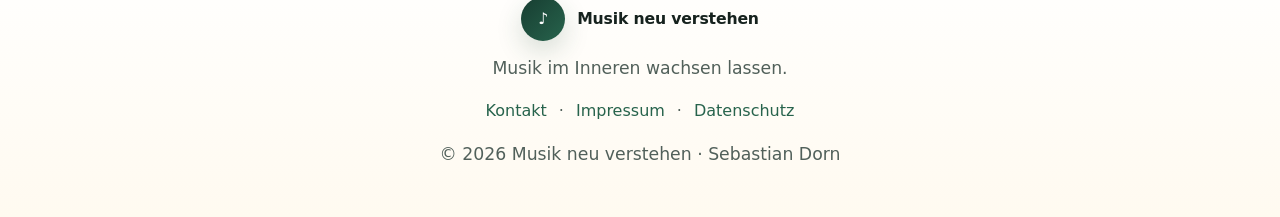
==== commit 03f76ba5: "fix" ====
--- a/buch/index.html
+++ b/buch/index.html
@@ -1,25 +1,23 @@
-<!doctype html><html lang="de"><head><meta charset="utf-8"><meta name="viewport" content="width=device-width,initial-scale=1"><title>Musik ist MEHR als Bildung | Buch von Sebastian Dorn</title><meta name="description" content="Das Buch Musik ist MEHR als Bildung lädt Erzieher:innen und Erwachsene ein, Musik neu zu denken – als Haltung, Wirkung und Vision."><link rel="canonical" href="https://musik-neuverstehen.de/buch/"><meta property="og:type" content="website"><meta property="og:title" content="Musik ist MEHR als Bildung | Buch von Sebastian Dorn"><meta property="og:description" content="Das Buch Musik ist MEHR als Bildung lädt Erzieher:innen und Erwachsene ein, Musik neu zu denken – als Haltung, Wirkung und Vision."><meta property="og:url" content="https://musik-neuverstehen.de/buch/"><meta property="og:image" content="../assets/images/og-image.jpg"><link rel="stylesheet" href="../css/style.css"><script type="application/ld+json">{"@context": "https://schema.org", "@type": "ProfessionalService", "name": "Musik neu verstehen", "url": "https://musik-neuverstehen.de", "founder": {"@type": "Person", "name": "Sebastian Dorn"}, "email": "info@musik-neuverstehen.de", "telephone": "0049 176 / 62287459", "areaServed": "Deutschland", "description": "Das Buch Musik ist MEHR als Bildung lädt Erzieher:innen und Erwachsene ein, Musik neu zu denken – als Haltung, Wirkung und Vision."}</script></head><body><header class="header"><div class="container nav"><a class="logo" href="../index.html"><span class="logo-mark">♪</span><span>Musik neu verstehen</span></a><ul><li><a class="" href="../index.html">Start</a></li><li><a class="" href="../ueber-mich/index.html">Über mich</a></li><li><a class="" href="../musik-und-entwicklung/index.html">Musik & Entwicklung</a></li><li><a class="" href="../leistungen/index.html">Leistungen</a></li><li><a class="active" href="../buch/index.html">Buch</a></li><li><a class="" href="../speaker/index.html">Speaker</a></li><li><a class="" href="../kontakt/index.html">Kontakt</a></li></ul><a class="nav-cta" href="../kontakt/index.html">Unverbindliches Gespräch anfragen</a><button class="menu" aria-label="Menü öffnen" aria-expanded="false" aria-expanded="false">☰</button></div></header><main>
+<!DOCTYPE html>
+<html lang="de"><head><meta charset="utf-8"/><meta content="width=device-width,initial-scale=1" name="viewport"/><title>Musik ist MEHR als Bildung | Buch von Sebastian Dorn</title><meta content="Das Buch Musik ist MEHR als Bildung lädt Erzieher:innen und Erwachsene ein, Musik neu zu denken – als Haltung, Wirkung und Vision." name="description"/><link href="https://musik-neuverstehen.de/buch/" rel="canonical"/><meta content="website" property="og:type"/><meta content="Musik ist MEHR als Bildung | Buch von Sebastian Dorn" property="og:title"/><meta content="Das Buch Musik ist MEHR als Bildung lädt Erzieher:innen und Erwachsene ein, Musik neu zu denken – als Haltung, Wirkung und Vision." property="og:description"/><meta content="https://musik-neuverstehen.de/buch/" property="og:url"/><meta content="../assets/images/og-image.jpg" property="og:image"/><link href="../css/style.css" rel="stylesheet"/><script type="application/ld+json">{"@context": "https://schema.org", "@type": "ProfessionalService", "name": "Musik neu verstehen", "url": "https://musik-neuverstehen.de", "founder": {"@type": "Person", "name": "Sebastian Dorn"}, "email": "info@musik-neuverstehen.de", "telephone": "0049 176 / 62287459", "areaServed": "Deutschland", "description": "Das Buch Musik ist MEHR als Bildung lädt Erzieher:innen und Erwachsene ein, Musik neu zu denken – als Haltung, Wirkung und Vision."}</script></head><body><header class="header"><div class="container nav"><a class="logo" href="../index.html"><span class="logo-mark">♪</span><span>Musik neu verstehen</span></a><ul><li><a class="" href="../index.html">Start</a></li><li><a class="" href="../ueber-mich/index.html">Über mich</a></li><li><a class="" href="../musik-und-entwicklung/index.html">Musik &amp; Entwicklung</a></li><li><a class="" href="../leistungen/index.html">Leistungen</a></li><li><a class="active" href="../buch/index.html">Buch</a></li><li><a class="" href="../speaker/index.html">Speaker</a></li><li><a class="" href="../kontakt/index.html">Kontakt</a></li></ul><a class="nav-cta" href="../kontakt/index.html">Unverbindliches Gespräch anfragen</a><button aria-expanded="false" aria-label="Menü öffnen" class="menu">☰</button></div></header><main>
 <section class="hero soft"><div class="container hero-grid"><div><span class="kicker">Das Buch</span><h1>Musik ist … MEHR als Bildung.</h1><p class="lead">Aus vielen Gesprächen, Beobachtungen und Jahren pädagogischer Praxis entstand ein Buch, das Musik nicht auf Liedlisten reduziert. Es ist ein Wegweiser für ein neues musikalisches Mindset – für Erzieher:innen und alle, die Musik wieder als lebendige Kraft entdecken möchten.</p><div class="actions"><a class="btn primary" href="../kontakt/index.html">Buch / Gespräch anfragen</a></div></div><div class="placeholder">Hier Buchcover einfügen</div></div></section>
 <section class="section white"><div class="container grid2"><div><span class="kicker">Warum dieses Buch?</span><h2>Weil Musik oft dort verschwindet, wo sie eigentlich am meisten gebraucht wird.</h2><p>Viele Erzieher:innen haben Scheu vor Musik. Nicht, weil ihnen Kinder egal wären. Sondern weil sie irgendwann gelernt haben, Musik mit Können, Bewertung und Unsicherheit zu verbinden.</p><p>Dieses Buch nimmt Druck. Es öffnet Türen. Es zeigt, dass Musik nicht nur unterrichtet, sondern gelebt werden kann – für Kinder, Teams und Erwachsene.</p><p>Es fragt nicht nur nach Methoden. Es fragt nach Haltung. Nach Wirkung. Nach Vision. Und danach, wie Musik wieder zum Grundton eines Kindergartens werden kann.</p></div><div class="card"><h3>Was Sie erwartet</h3><ul class="list"><li>Musik neu denken: keine Liedlisten, sondern ein Grundton für Entwicklung.</li><li>Angst abbauen: einfache Zugänge, die Mut machen – ohne Notenzwang.</li><li>Praxis greifbar machen: Bilder, Metaphern und Beispiele, die sofort wirken.</li><li>Selbstkompetenz stärken: Musik als Werkzeug für Motivation und Haltung.</li><li>System verändern: Musik prägt Kindergartenleben nachhaltig.</li></ul></div></div></section>
 <section class="section paper"><div class="container"><div class="cta-mini"><h3>Das Buch als Einstieg für Ihr Team nutzen?</h3><p>Das Thema eignet sich nicht nur zum Lesen, sondern auch als Grundlage für einen Teamtag oder eine Fortbildung.</p><div class="actions"><a class="btn primary" href="../kontakt/index.html">Buchimpuls anfragen</a><a class="btn secondary" href="../leistungen/index.html">Fortbildung kombinieren</a></div></div></div></section>
 <section class="section soft"><div class="container story"><h2>Die Visionsfrage</h2><p class="quote">Ist Ihre Vision, im Kindergarten die natürliche Musik von uns zu den Kindern zu bewahren – oder können Sie sich vorstellen, in Zukunft alles den Medien zu überlassen?</p><p style="margin-top:24px">Wenn die Antwort darauf klar ist, dann ist dieses Buch mehr als ein Buch. Es ist eine Einladung, höher in den Baum zu klettern – dorthin, wo Entscheidungen Früchte tragen.</p></div></section>
 
-<section class="section white"><div class="container"><div class="cta-panel"><span class="kicker">Buch & Impuls verbinden</span><h2>Das Buch kann ein Anfang sein – ein Gespräch macht daraus den nächsten Schritt.</h2><p>Ob als persönlicher Einstieg, als Impuls für Ihr Team oder als Grundlage für eine Fortbildung: Wenn Sie wissen möchten, wie das Buch in Ihrer Einrichtung wirken kann, lohnt sich ein kurzer Austausch.</p><div class="actions"><a class="btn gold" href="../kontakt/index.html">Zum Buch ins Gespräch kommen</a><a class="btn secondary" href="../leistungen/index.html">Fortbildung dazu ansehen</a></div></div></div></section>
-
 <section class="section">
-  <div class="container">
-    <div class="final-cta">
-      <span class="kicker">Nächster Schritt</span>
-      <h2>Das Buch als Impuls für Ihr Team?</h2>
-      <p>Das Buch kann Ausgangspunkt für Gespräche, Teamtage oder pädagogische Reflexion sein. Gerne klären wir, welcher Rahmen passt.</p>
-      <div class="actions">
-        <a class="btn gold" href="../kontakt/index.html">Buchimpuls anfragen</a>
-        <a class="btn secondary" href="../speaker/index.html">Speaker-Profil ansehen</a>
-      </div>
-    </div>
-  </div>
+<div class="container">
+<div class="final-cta">
+<span class="kicker">Nächster Schritt</span>
+<h2>Das Buch als Impuls für Ihr Team?</h2>
+<p>Das Buch kann Ausgangspunkt für Gespräche, Teamtage oder pädagogische Reflexion sein. Gerne klären wir, welcher Rahmen passt.</p>
+<div class="actions">
+<a class="btn gold" href="../kontakt/index.html">Buchimpuls anfragen</a>
+<a class="btn secondary" href="../speaker/index.html">Speaker-Profil ansehen</a>
+</div>
+</div>
+</div>
 </section>
-
 </main><footer class="footer"><div class="container"><a class="logo" href="../index.html"><span class="logo-mark">♪</span><span>Musik neu verstehen</span></a><p style="margin-top:12px">Musik im Inneren wachsen lassen.</p><div class="footer-links"><a href="../kontakt/index.html">Kontakt</a><span>·</span><a href="../impressum/index.html">Impressum</a><span>·</span><a href="../datenschutz/index.html">Datenschutz</a></div><p>© 2026 Musik neu verstehen · Sebastian Dorn</p></div></footer><script>
   const nav = document.querySelector('.nav');
   const menu = document.querySelector('.menu, .nav-toggle');
